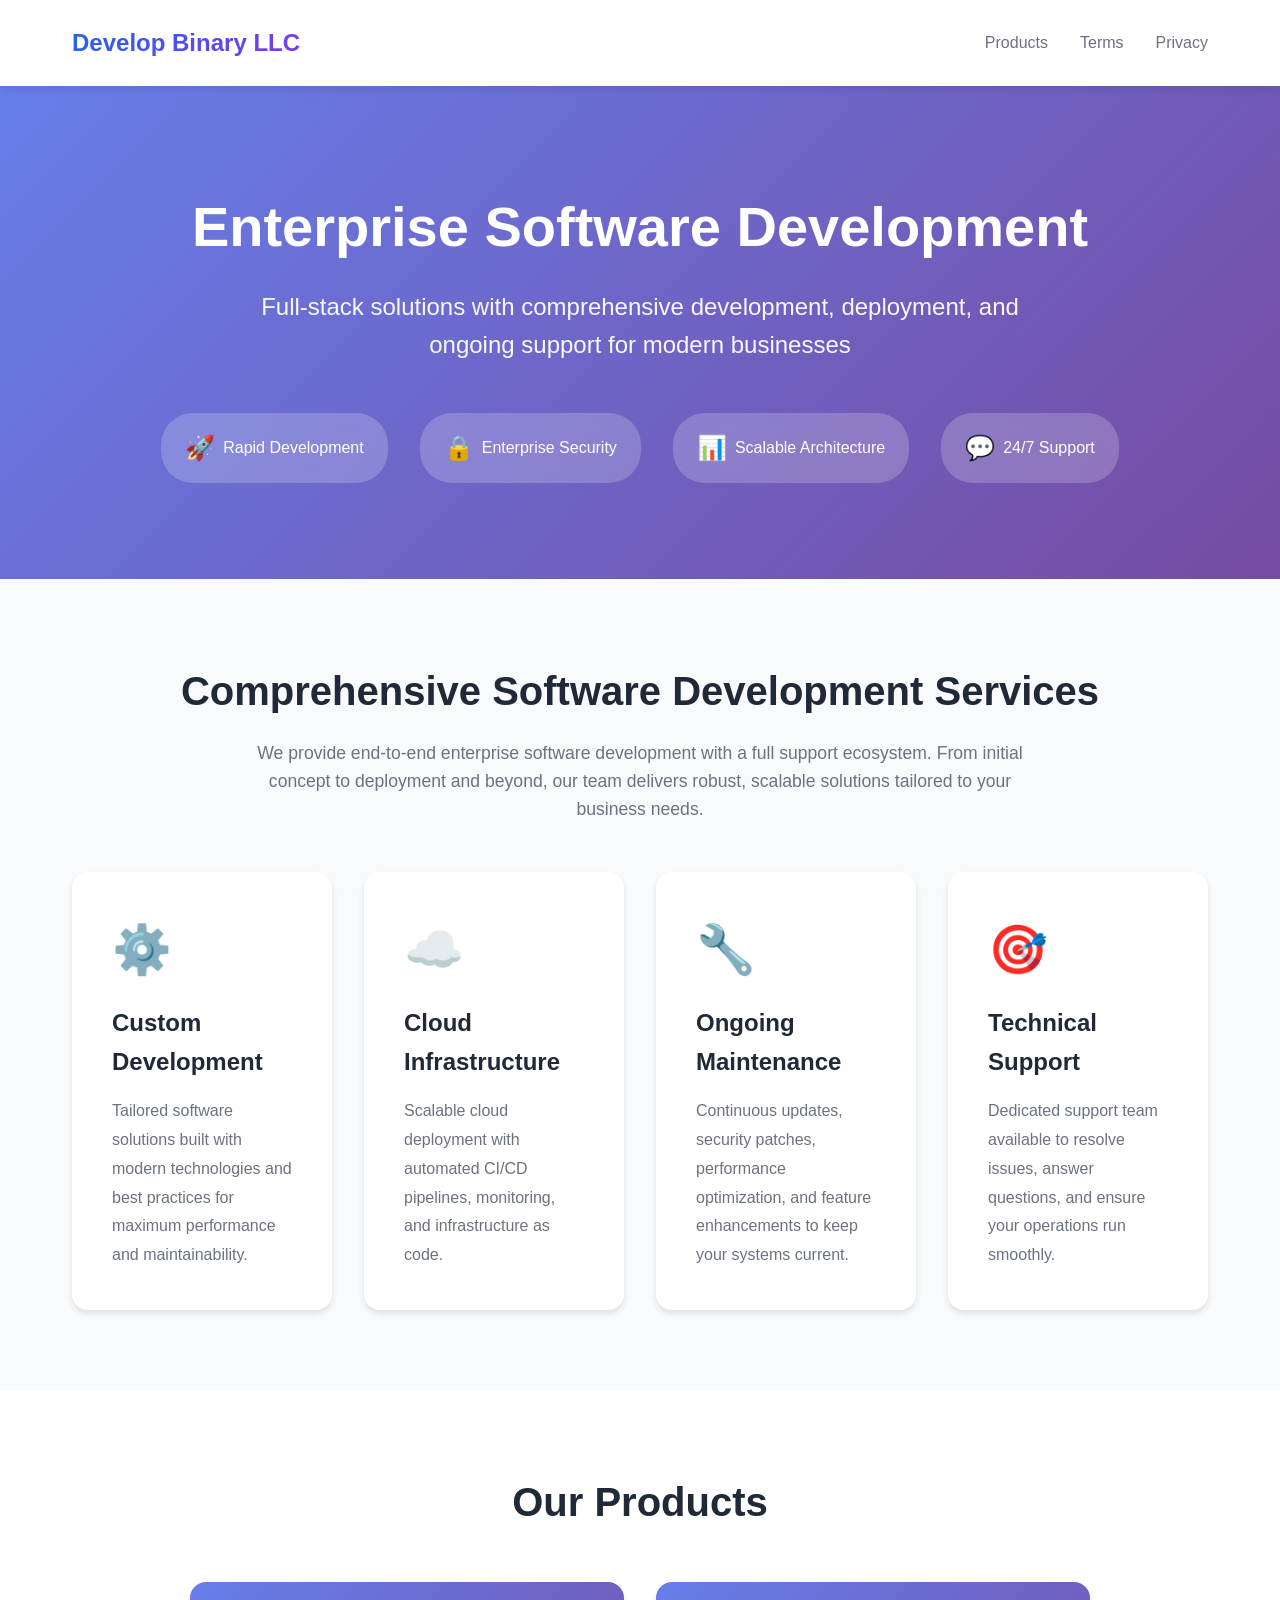
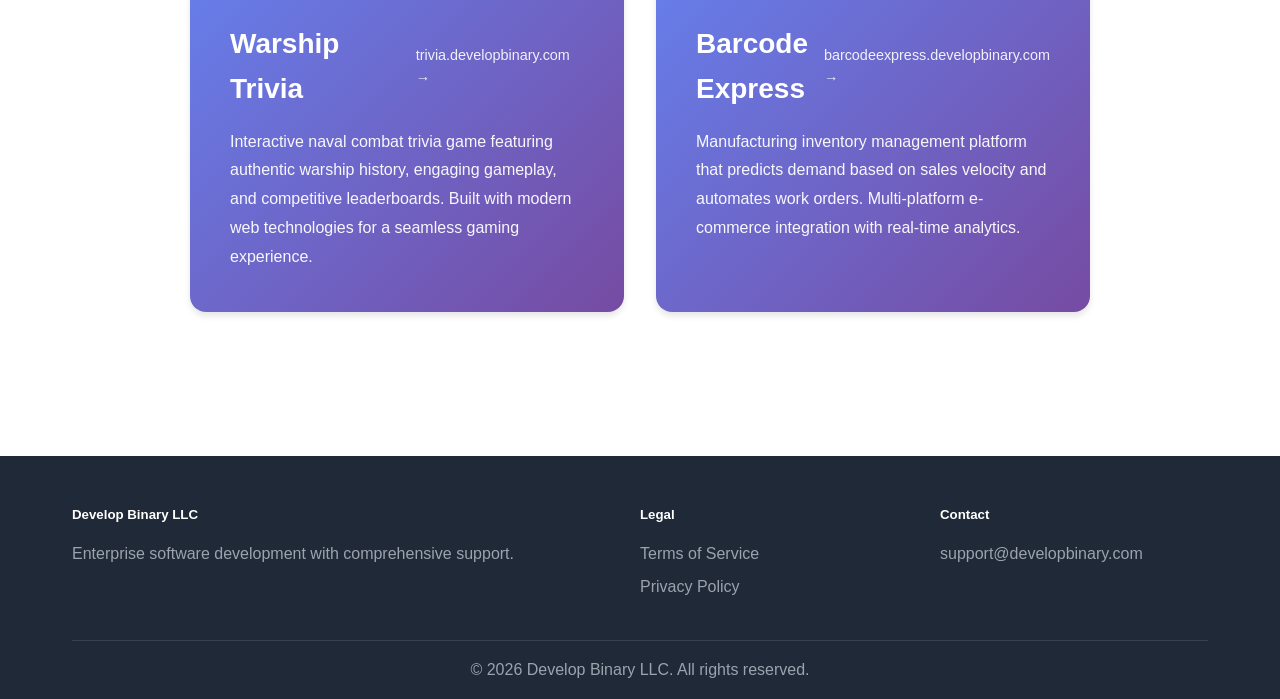
==== index.html @ 66a390b0 "Initial commit: Develop Binary LLC company website - Simple landing page showcasing enterprise softw" ====
<!DOCTYPE html>
<html lang="en">
<head>
    <meta charset="UTF-8">
    <meta name="viewport" content="width=device-width, initial-scale=1.0">
    <title>Develop Binary LLC - Enterprise Software Development</title>
    <meta name="description" content="Full-stack enterprise software development with comprehensive support. Building innovative solutions for modern businesses.">
    <link rel="stylesheet" href="styles.css">
</head>
<body>
    <!-- Header -->
    <header>
        <nav class="navbar">
            <div class="container">
                <div class="logo">
                    <h1>Develop Binary LLC</h1>
                </div>
                <ul class="nav-links">
                    <li><a href="#products">Products</a></li>
                    <li><a href="/terms.html">Terms</a></li>
                    <li><a href="/privacy.html">Privacy</a></li>
                </ul>
            </div>
        </nav>
    </header>

    <!-- Hero Section -->
    <section class="hero">
        <div class="container">
            <h2>Enterprise Software Development</h2>
            <p class="subtitle">Full-stack solutions with comprehensive development, deployment, and ongoing support for modern businesses</p>
            <div class="hero-features">
                <div class="feature-badge">
                    <span class="icon">🚀</span>
                    <span>Rapid Development</span>
                </div>
                <div class="feature-badge">
                    <span class="icon">🔒</span>
                    <span>Enterprise Security</span>
                </div>
                <div class="feature-badge">
                    <span class="icon">📊</span>
                    <span>Scalable Architecture</span>
                </div>
                <div class="feature-badge">
                    <span class="icon">💬</span>
                    <span>24/7 Support</span>
                </div>
            </div>
        </div>
    </section>

    <!-- What We Do -->
    <section class="services">
        <div class="container">
            <h3>Comprehensive Software Development Services</h3>
            <p class="section-intro">We provide end-to-end enterprise software development with a full support ecosystem. From initial concept to deployment and beyond, our team delivers robust, scalable solutions tailored to your business needs.</p>

            <div class="services-grid">
                <div class="service-card">
                    <div class="service-icon">⚙️</div>
                    <h4>Custom Development</h4>
                    <p>Tailored software solutions built with modern technologies and best practices for maximum performance and maintainability.</p>
                </div>
                <div class="service-card">
                    <div class="service-icon">☁️</div>
                    <h4>Cloud Infrastructure</h4>
                    <p>Scalable cloud deployment with automated CI/CD pipelines, monitoring, and infrastructure as code.</p>
                </div>
                <div class="service-card">
                    <div class="service-icon">🔧</div>
                    <h4>Ongoing Maintenance</h4>
                    <p>Continuous updates, security patches, performance optimization, and feature enhancements to keep your systems current.</p>
                </div>
                <div class="service-card">
                    <div class="service-icon">🎯</div>
                    <h4>Technical Support</h4>
                    <p>Dedicated support team available to resolve issues, answer questions, and ensure your operations run smoothly.</p>
                </div>
            </div>
        </div>
    </section>

    <!-- Products -->
    <section id="products" class="products">
        <div class="container">
            <h3>Our Products</h3>
            <div class="products-grid">
                <div class="product-card">
                    <div class="product-header">
                        <h4>Warship Trivia</h4>
                        <a href="https://trivia.developbinary.com" class="product-link" target="_blank">trivia.developbinary.com →</a>
                    </div>
                    <p>Interactive naval combat trivia game featuring authentic warship history, engaging gameplay, and competitive leaderboards. Built with modern web technologies for a seamless gaming experience.</p>
                </div>
                <div class="product-card">
                    <div class="product-header">
                        <h4>Barcode Express</h4>
                        <a href="https://barcodeexpress.developbinary.com" class="product-link" target="_blank">barcodeexpress.developbinary.com →</a>
                    </div>
                    <p>Manufacturing inventory management platform that predicts demand based on sales velocity and automates work orders. Multi-platform e-commerce integration with real-time analytics.</p>
                </div>
            </div>
        </div>
    </section>

    <!-- Footer -->
    <footer>
        <div class="container">
            <div class="footer-content">
                <div class="footer-section">
                    <h5>Develop Binary LLC</h5>
                    <p>Enterprise software development with comprehensive support.</p>
                </div>
                <div class="footer-section">
                    <h5>Legal</h5>
                    <ul>
                        <li><a href="/terms.html">Terms of Service</a></li>
                        <li><a href="/privacy.html">Privacy Policy</a></li>
                    </ul>
                </div>
                <div class="footer-section">
                    <h5>Contact</h5>
                    <p>support@developbinary.com</p>
                </div>
            </div>
            <div class="footer-bottom">
                <p>&copy; <span id="year"></span> Develop Binary LLC. All rights reserved.</p>
            </div>
        </div>
    </footer>

    <script>
        document.getElementById('year').textContent = new Date().getFullYear();
    </script>
</body>
</html>
---- styles.css ----
* {
    margin: 0;
    padding: 0;
    box-sizing: border-box;
}

:root {
    --primary-color: #2563eb;
    --secondary-color: #7c3aed;
    --dark: #1f2937;
    --gray: #6b7280;
    --light-gray: #f9fafb;
    --white: #ffffff;
}

body {
    font-family: -apple-system, BlinkMacSystemFont, 'Segoe UI', Roboto, Oxygen, Ubuntu, Cantarell, sans-serif;
    line-height: 1.6;
    color: var(--dark);
    background: var(--white);
}

.container {
    max-width: 1200px;
    margin: 0 auto;
    padding: 0 2rem;
}

/* Header */
header {
    background: var(--white);
    box-shadow: 0 2px 10px rgba(0, 0, 0, 0.1);
    position: sticky;
    top: 0;
    z-index: 1000;
}

.navbar {
    padding: 1.5rem 0;
}

.navbar .container {
    display: flex;
    justify-content: space-between;
    align-items: center;
}

.logo h1 {
    font-size: 1.5rem;
    background: linear-gradient(135deg, var(--primary-color) 0%, var(--secondary-color) 100%);
    -webkit-background-clip: text;
    -webkit-text-fill-color: transparent;
    background-clip: text;
}

.nav-links {
    display: flex;
    gap: 2rem;
    list-style: none;
}

.nav-links a {
    text-decoration: none;
    color: var(--gray);
    font-weight: 500;
    transition: color 0.3s;
}

.nav-links a:hover {
    color: var(--primary-color);
}

/* Hero */
.hero {
    background: linear-gradient(135deg, #667eea 0%, #764ba2 100%);
    color: var(--white);
    padding: 6rem 2rem;
    text-align: center;
}

.hero h2 {
    font-size: 3.5rem;
    margin-bottom: 1rem;
    font-weight: 700;
}

.hero .subtitle {
    font-size: 1.5rem;
    opacity: 0.95;
    margin-bottom: 3rem;
    max-width: 800px;
    margin-left: auto;
    margin-right: auto;
}

.hero-features {
    display: flex;
    justify-content: center;
    gap: 2rem;
    flex-wrap: wrap;
}

.feature-badge {
    background: rgba(255, 255, 255, 0.2);
    padding: 1rem 1.5rem;
    border-radius: 2rem;
    backdrop-filter: blur(10px);
    display: flex;
    align-items: center;
    gap: 0.5rem;
    transition: transform 0.3s, background 0.3s;
}

.feature-badge:hover {
    transform: translateY(-3px);
    background: rgba(255, 255, 255, 0.3);
}

.feature-badge .icon {
    font-size: 1.5rem;
}

/* Services */
.services {
    padding: 5rem 2rem;
    background: var(--light-gray);
}

.services h3 {
    text-align: center;
    font-size: 2.5rem;
    margin-bottom: 1rem;
}

.section-intro {
    text-align: center;
    max-width: 800px;
    margin: 0 auto 3rem;
    font-size: 1.1rem;
    color: var(--gray);
}

.services-grid {
    display: grid;
    grid-template-columns: repeat(auto-fit, minmax(250px, 1fr));
    gap: 2rem;
    margin-top: 3rem;
}

.service-card {
    background: var(--white);
    padding: 2.5rem;
    border-radius: 1rem;
    box-shadow: 0 4px 6px rgba(0, 0, 0, 0.1);
    transition: transform 0.3s, box-shadow 0.3s;
}

.service-card:hover {
    transform: translateY(-5px);
    box-shadow: 0 10px 20px rgba(0, 0, 0, 0.15);
}

.service-icon {
    font-size: 3rem;
    margin-bottom: 1rem;
}

.service-card h4 {
    font-size: 1.5rem;
    margin-bottom: 1rem;
    color: var(--dark);
}

.service-card p {
    color: var(--gray);
    line-height: 1.8;
}

/* Products */
.products {
    padding: 5rem 2rem;
}

.products h3 {
    text-align: center;
    font-size: 2.5rem;
    margin-bottom: 3rem;
}

.products-grid {
    display: grid;
    grid-template-columns: repeat(auto-fit, minmax(400px, 1fr));
    gap: 2rem;
    max-width: 900px;
    margin: 0 auto;
}

.product-card {
    background: linear-gradient(135deg, #667eea 0%, #764ba2 100%);
    color: var(--white);
    padding: 2.5rem;
    border-radius: 1rem;
    box-shadow: 0 4px 6px rgba(0, 0, 0, 0.1);
    transition: transform 0.3s, box-shadow 0.3s;
}

.product-card:hover {
    transform: translateY(-5px);
    box-shadow: 0 10px 20px rgba(0, 0, 0, 0.2);
}

.product-header {
    display: flex;
    justify-content: space-between;
    align-items: center;
    margin-bottom: 1rem;
}

.product-card h4 {
    font-size: 1.75rem;
}

.product-link {
    color: var(--white);
    text-decoration: none;
    opacity: 0.9;
    font-size: 0.9rem;
    transition: opacity 0.3s;
}

.product-link:hover {
    opacity: 1;
}

.product-card p {
    line-height: 1.8;
    opacity: 0.95;
}

/* Footer */
footer {
    background: var(--dark);
    color: #e5e7eb;
    padding: 3rem 0 1rem;
    margin-top: 4rem;
}

.footer-content {
    display: grid;
    grid-template-columns: 2fr 1fr 1fr;
    gap: 2rem;
    margin-bottom: 2rem;
}

.footer-section h5 {
    color: var(--white);
    margin-bottom: 1rem;
}

.footer-section p {
    color: #9ca3af;
}

.footer-section ul {
    list-style: none;
}

.footer-section ul li {
    margin-bottom: 0.5rem;
}

.footer-section a {
    color: #9ca3af;
    text-decoration: none;
    transition: color 0.3s;
}

.footer-section a:hover {
    color: var(--white);
}

.footer-bottom {
    border-top: 1px solid #374151;
    padding-top: 1rem;
    text-align: center;
}

.footer-bottom p {
    color: #9ca3af;
}

/* Legal Pages */
.legal-page {
    max-width: 900px;
    margin: 0 auto;
    padding: 4rem 2rem;
}

.legal-page h1 {
    font-size: 2.5rem;
    margin-bottom: 0.5rem;
}

.legal-page .last-updated {
    color: var(--gray);
    margin-bottom: 2rem;
}

.legal-page h2 {
    font-size: 1.75rem;
    margin-top: 2.5rem;
    margin-bottom: 1rem;
}

.legal-page p,
.legal-page li {
    color: var(--gray);
    line-height: 1.8;
    margin-bottom: 1rem;
}

.legal-page ul {
    margin-left: 2rem;
}

/* Responsive */
@media (max-width: 768px) {
    .hero h2 {
        font-size: 2.5rem;
    }

    .hero .subtitle {
        font-size: 1.2rem;
    }

    .hero-features {
        flex-direction: column;
        align-items: center;
    }

    .nav-links {
        gap: 1rem;
    }

    .footer-content {
        grid-template-columns: 1fr;
    }

    .products-grid {
        grid-template-columns: 1fr;
    }
}
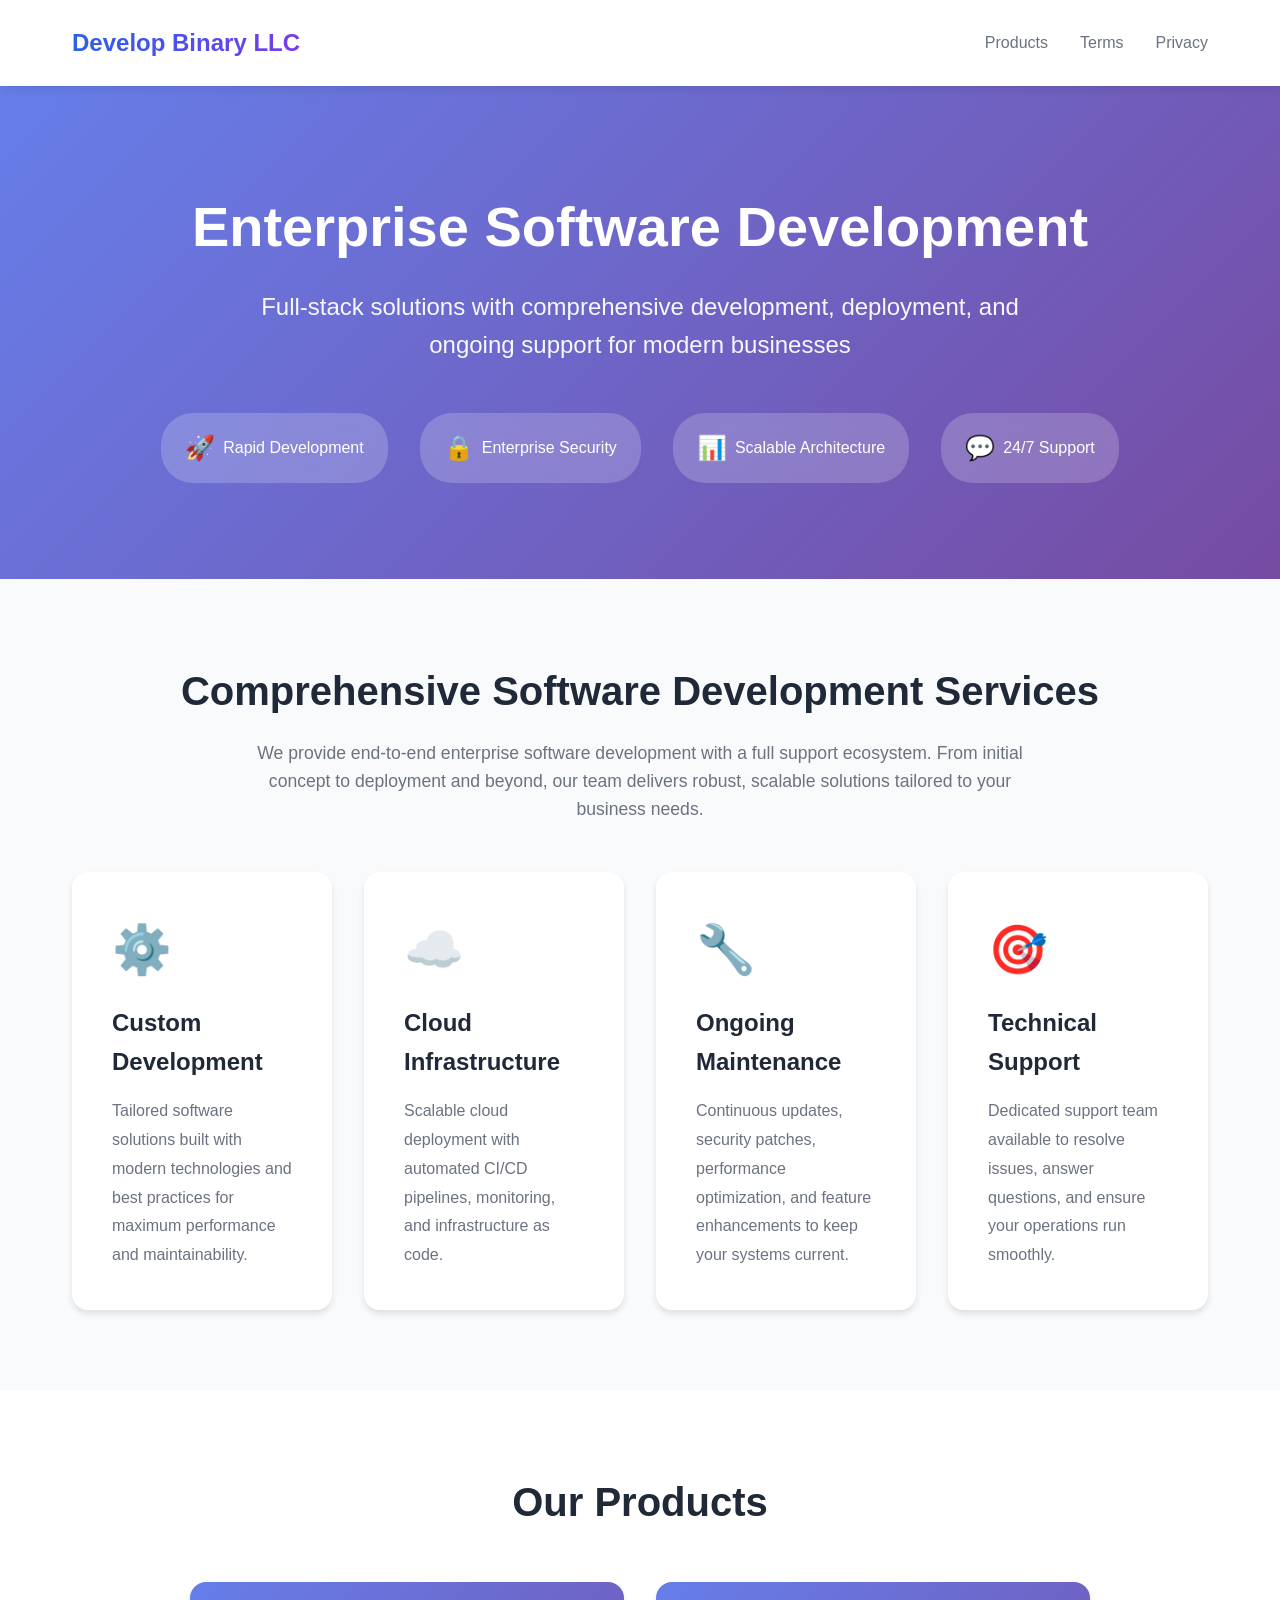
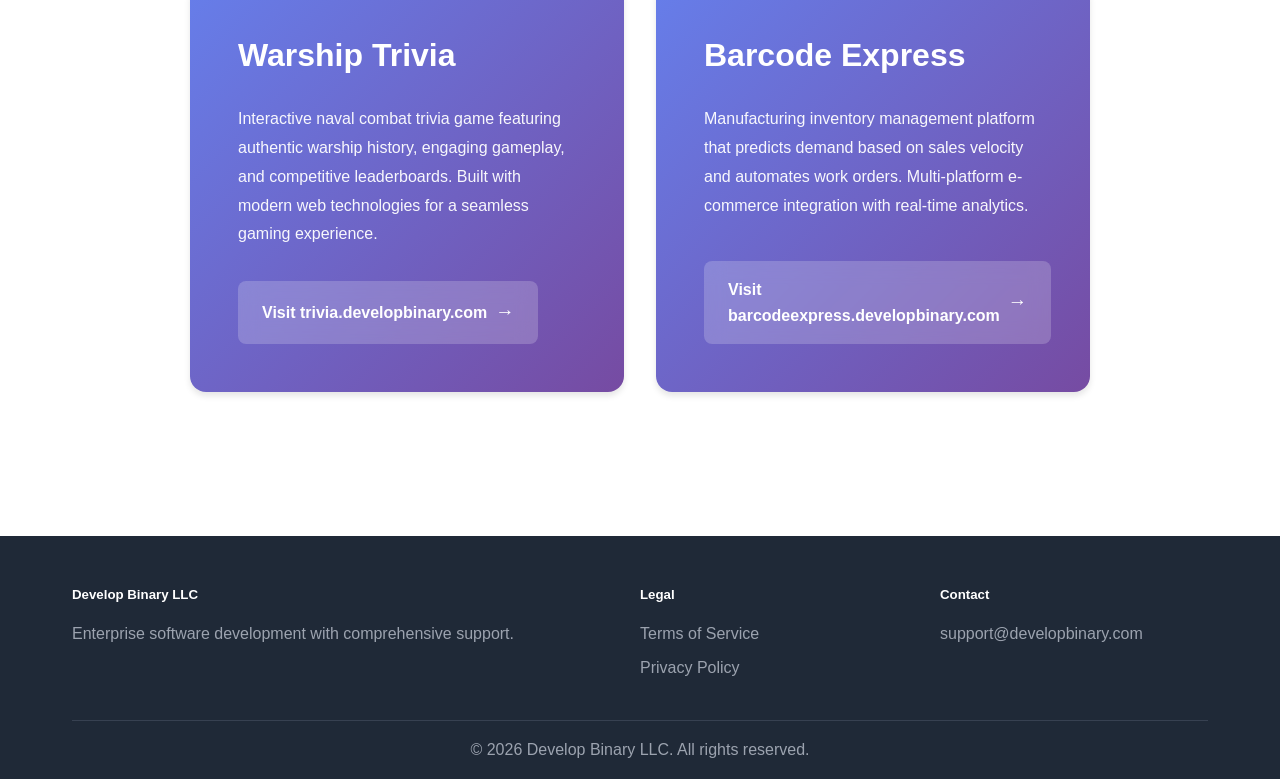
==== commit 6ebada65: "Improve product cards layout and design - Move URLs to button-style links below descriptions - Bette" ====
--- a/index.html
+++ b/index.html
@@ -87,18 +87,20 @@
             <h3>Our Products</h3>
             <div class="products-grid">
                 <div class="product-card">
-                    <div class="product-header">
-                        <h4>Warship Trivia</h4>
-                        <a href="https://trivia.developbinary.com" class="product-link" target="_blank">trivia.developbinary.com →</a>
-                    </div>
+                    <h4>Warship Trivia</h4>
                     <p>Interactive naval combat trivia game featuring authentic warship history, engaging gameplay, and competitive leaderboards. Built with modern web technologies for a seamless gaming experience.</p>
+                    <a href="https://trivia.developbinary.com" class="product-link" target="_blank" rel="noopener">
+                        Visit trivia.developbinary.com
+                        <span class="arrow">→</span>
+                    </a>
                 </div>
                 <div class="product-card">
-                    <div class="product-header">
-                        <h4>Barcode Express</h4>
-                        <a href="https://barcodeexpress.developbinary.com" class="product-link" target="_blank">barcodeexpress.developbinary.com →</a>
-                    </div>
+                    <h4>Barcode Express</h4>
                     <p>Manufacturing inventory management platform that predicts demand based on sales velocity and automates work orders. Multi-platform e-commerce integration with real-time analytics.</p>
+                    <a href="https://barcodeexpress.developbinary.com" class="product-link" target="_blank" rel="noopener">
+                        Visit barcodeexpress.developbinary.com
+                        <span class="arrow">→</span>
+                    </a>
                 </div>
             </div>
         </div>
--- a/styles.css
+++ b/styles.css
@@ -198,10 +198,12 @@
 .product-card {
     background: linear-gradient(135deg, #667eea 0%, #764ba2 100%);
     color: var(--white);
-    padding: 2.5rem;
+    padding: 3rem;
     border-radius: 1rem;
     box-shadow: 0 4px 6px rgba(0, 0, 0, 0.1);
     transition: transform 0.3s, box-shadow 0.3s;
+    display: flex;
+    flex-direction: column;
 }
 
 .product-card:hover {
@@ -209,32 +211,46 @@
     box-shadow: 0 10px 20px rgba(0, 0, 0, 0.2);
 }
 
-.product-header {
-    display: flex;
-    justify-content: space-between;
-    align-items: center;
-    margin-bottom: 1rem;
-}
-
 .product-card h4 {
-    font-size: 1.75rem;
-}
-
-.product-link {
-    color: var(--white);
-    text-decoration: none;
-    opacity: 0.9;
-    font-size: 0.9rem;
-    transition: opacity 0.3s;
-}
-
-.product-link:hover {
-    opacity: 1;
+    font-size: 2rem;
+    margin-bottom: 1.5rem;
+    font-weight: 700;
 }
 
 .product-card p {
     line-height: 1.8;
     opacity: 0.95;
+    margin-bottom: 2rem;
+    flex-grow: 1;
+}
+
+.product-link {
+    display: inline-flex;
+    align-items: center;
+    gap: 0.5rem;
+    color: var(--white);
+    text-decoration: none;
+    background: rgba(255, 255, 255, 0.2);
+    padding: 1rem 1.5rem;
+    border-radius: 0.5rem;
+    font-weight: 600;
+    transition: background 0.3s, transform 0.2s;
+    backdrop-filter: blur(10px);
+    align-self: flex-start;
+}
+
+.product-link:hover {
+    background: rgba(255, 255, 255, 0.3);
+    transform: translateX(5px);
+}
+
+.product-link .arrow {
+    font-size: 1.2rem;
+    transition: transform 0.3s;
+}
+
+.product-link:hover .arrow {
+    transform: translateX(5px);
 }
 
 /* Footer */
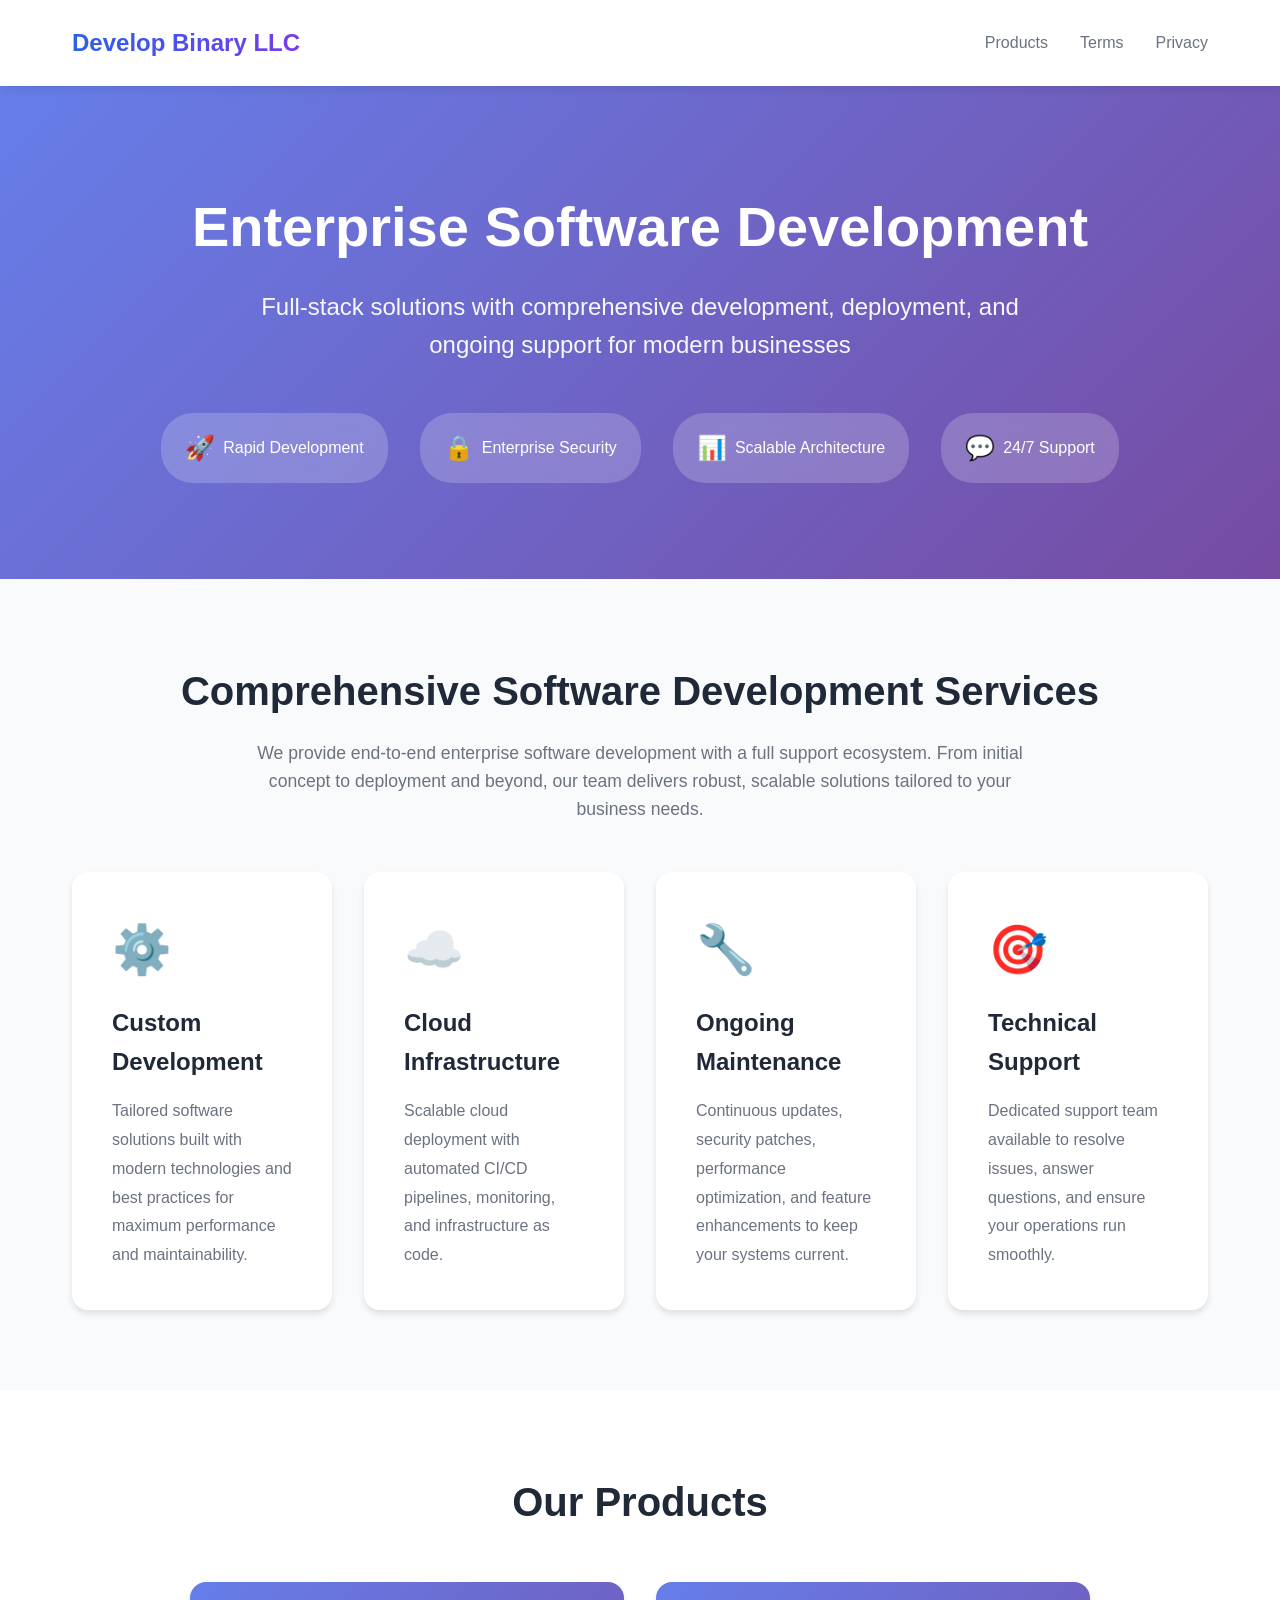
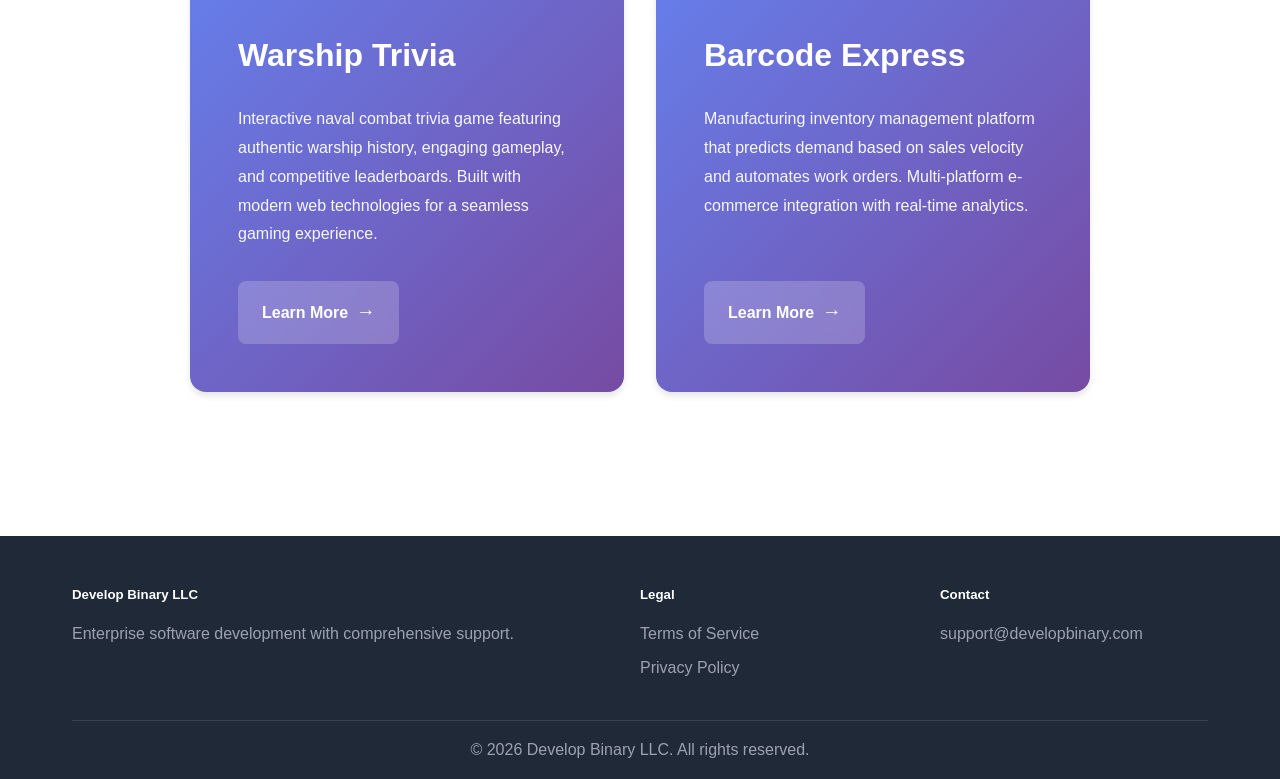
==== commit 05e55092: "Remove domain names from product links - show 'Learn More' instead" ====
--- a/index.html
+++ b/index.html
@@ -90,7 +90,7 @@
                     <h4>Warship Trivia</h4>
                     <p>Interactive naval combat trivia game featuring authentic warship history, engaging gameplay, and competitive leaderboards. Built with modern web technologies for a seamless gaming experience.</p>
                     <a href="https://trivia.developbinary.com" class="product-link" target="_blank" rel="noopener">
-                        Visit trivia.developbinary.com
+                        Learn More
                         <span class="arrow">→</span>
                     </a>
                 </div>
@@ -98,7 +98,7 @@
                     <h4>Barcode Express</h4>
                     <p>Manufacturing inventory management platform that predicts demand based on sales velocity and automates work orders. Multi-platform e-commerce integration with real-time analytics.</p>
                     <a href="https://barcodeexpress.developbinary.com" class="product-link" target="_blank" rel="noopener">
-                        Visit barcodeexpress.developbinary.com
+                        Learn More
                         <span class="arrow">→</span>
                     </a>
                 </div>
